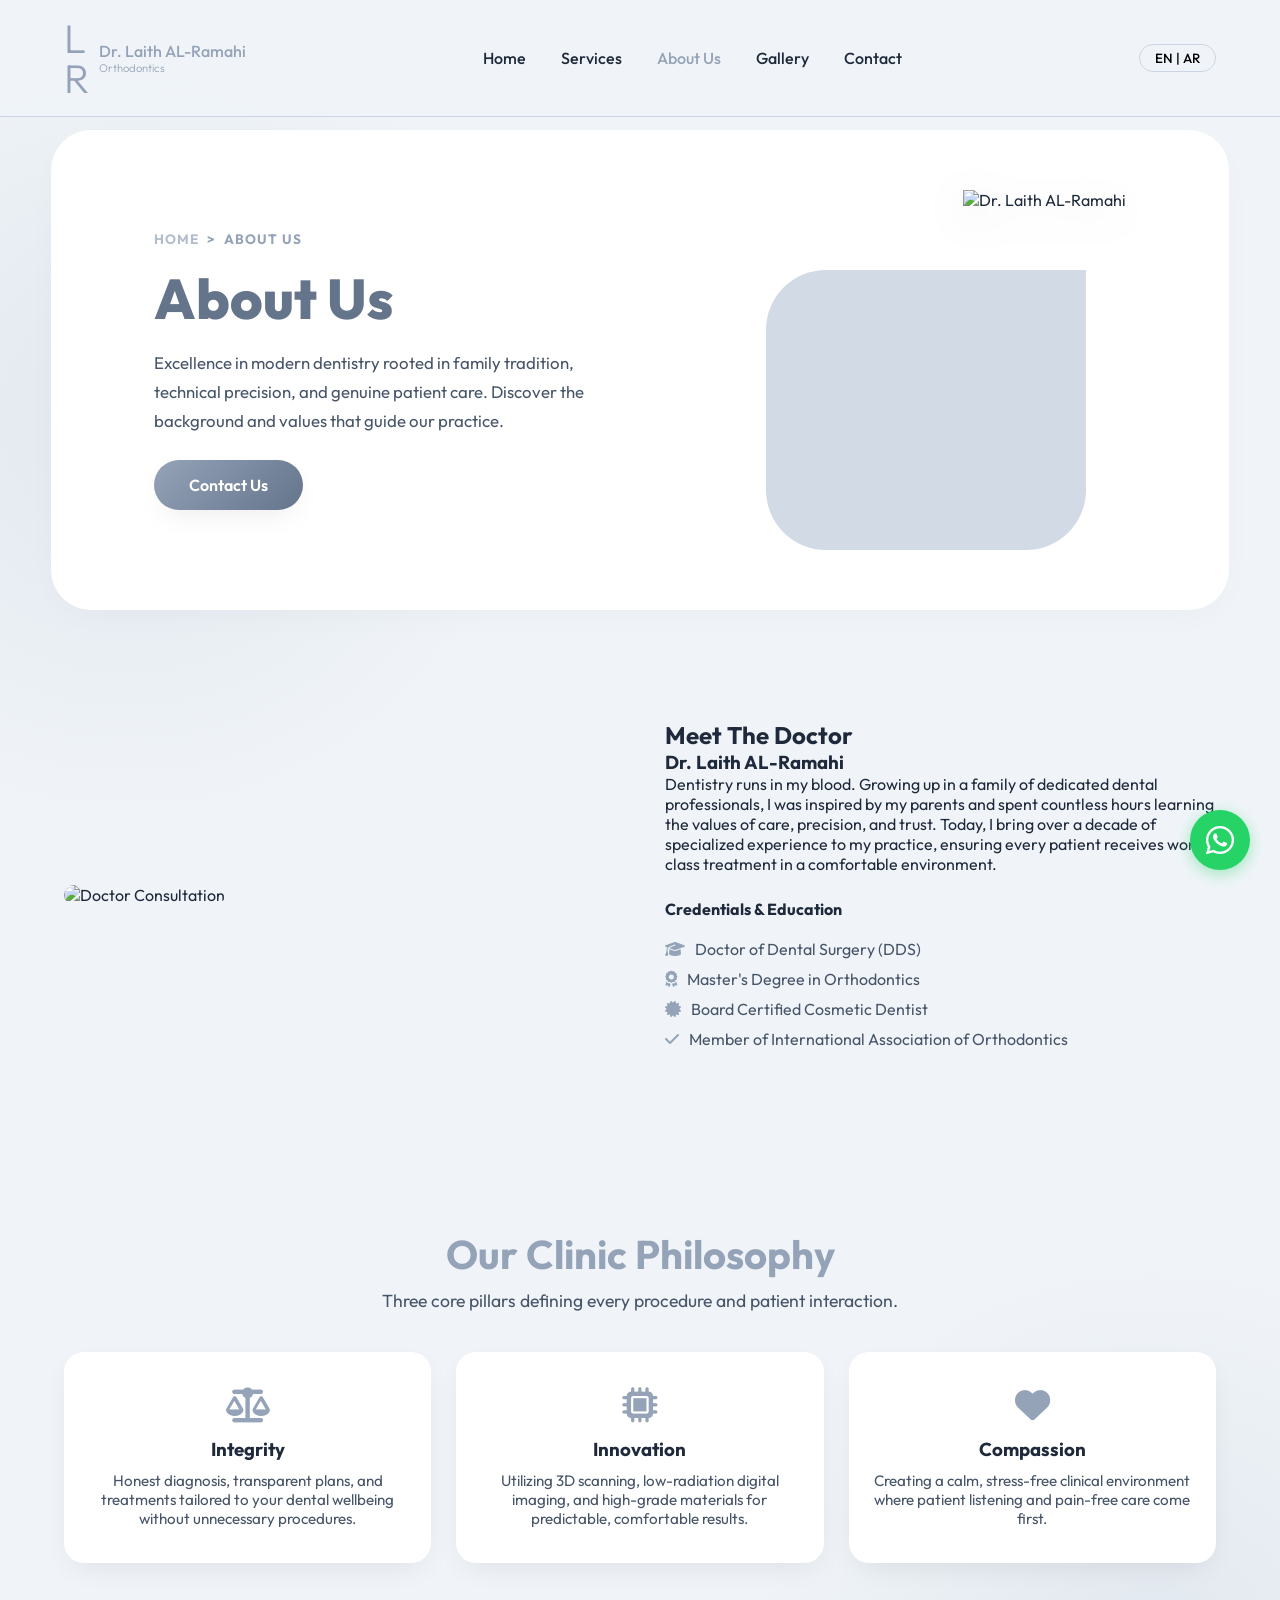
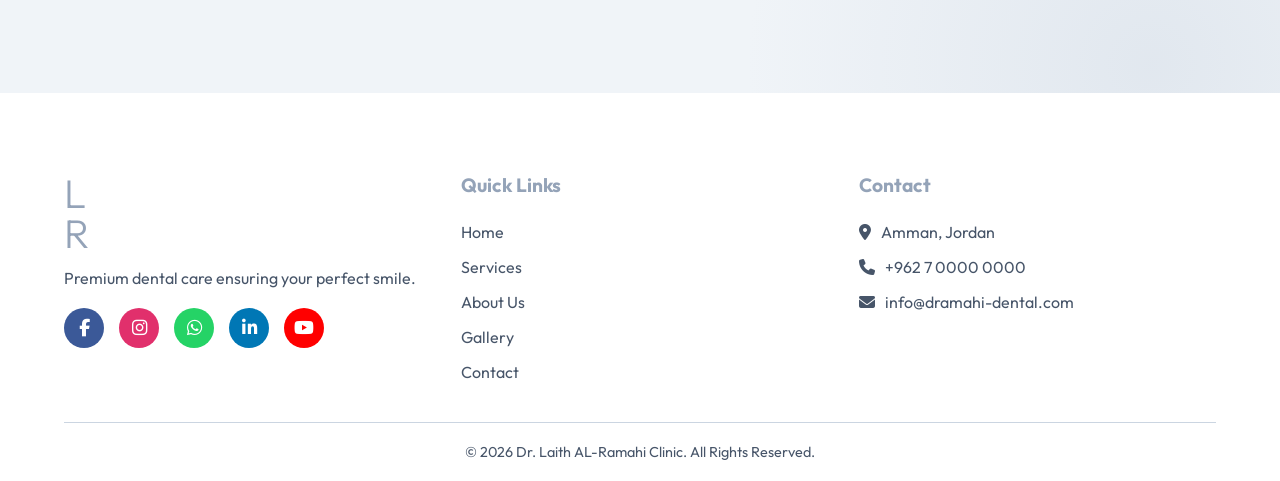
==== about.html @ 225b9e2a "first commit" ====
<!DOCTYPE html>
<html lang="en" dir="ltr" data-theme="light">
<head>
    <meta charset="UTF-8">
    <meta name="viewport" content="width=device-width, initial-scale=1.0">
    <meta name="description" content="Learn more about Dr. Laith AL-Ramahi, background, certifications, and clinical philosophy.">
    <title>About Us | Dr. Laith AL-Ramahi</title>
    <link href="https://fonts.googleapis.com/css2?family=Outfit:wght@300;400;500;600;700;800&family=Tajawal:wght@400;500;700&display=swap" rel="stylesheet">
    <link rel="stylesheet" href="https://cdnjs.cloudflare.com/ajax/libs/font-awesome/6.4.0/css/all.min.css">
    <link rel="stylesheet" href="css/style.css">
</head>
<body>

    <!-- Header & Navbar -->
    <header id="header">
        <nav>
            <a href="index.html" class="logo">
                <div class="logo-icon">L<br>R</div>
                <div class="logo-text">
                    <span data-i18n="drName">Dr. Laith AL-Ramahi</span>
                    <span class="logo-sub" data-i18n="specialty">Orthodontics</span>
                </div>
            </a>
            <ul class="nav-links">
                <li><a href="index.html" data-i18n="navHome">Home</a></li>
                <li><a href="services.html" data-i18n="navServices">Services</a></li>
                <li><a href="about.html" class="active" data-i18n="navAbout">About Us</a></li>
                <li><a href="gallery.html" data-i18n="navGallery">Gallery</a></li>
                <li><a href="contact.html" data-i18n="navContact">Contact</a></li>
            </ul>
            <div class="nav-icons">
                <button id="lang-switcher" class="lang-btn" aria-label="Language switch">EN | AR</button>
                <button class="hamburger" id="hamburger" aria-label="Toggle menu"><span></span><span></span><span></span></button>
            </div>
        </nav>
    </header>

    <!-- Sidebar Overlay & Menu -->
    <div class="sidebar-overlay" id="sidebar-overlay"></div>
    <aside class="sidebar-menu" id="sidebar-menu">
        <a href="index.html" class="sidebar-logo">
            <div class="logo-icon">L<br>R</div>
            <div class="logo-text">
                <span data-i18n="drName">Dr. Laith AL-Ramahi</span>
                <span class="logo-sub" data-i18n="specialty">Orthodontics</span>
            </div>
        </a>
        <ul class="sidebar-links">
            <li><a href="index.html" data-i18n="navHome">Home</a></li>
            <li><a href="services.html" data-i18n="navServices">Services</a></li>
            <li><a href="about.html" data-i18n="navAbout">About Us</a></li>
            <li><a href="gallery.html" data-i18n="navGallery">Gallery</a></li>
            <li><a href="contact.html" data-i18n="navContact">Contact</a></li>
        </ul>
        <div class="sidebar-cta">
            <h3 data-i18n="connectWithUs">Connect With Us</h3>
            <div class="social-group">
                <a href="#" class="s-fb" aria-label="Facebook"><i class="fa-brands fa-facebook-f"></i></a>
                <a href="#" class="s-ig" aria-label="Instagram"><i class="fa-brands fa-instagram"></i></a>
                <a href="#" class="s-wa" aria-label="WhatsApp"><i class="fa-brands fa-whatsapp"></i></a>
                <a href="#" class="s-li" aria-label="LinkedIn"><i class="fa-brands fa-linkedin-in"></i></a>
                <a href="#" class="s-yt" aria-label="YouTube"><i class="fa-brands fa-youtube"></i></a>
            </div>
        </div>
    </aside>

    <main>
        <!-- Page Hero (Matches screenshot 10) -->
        <section class="page-hero reveal">
            <div class="page-hero-content">
                <div class="breadcrumbs">
                    <a href="index.html" data-i18n="navHome">HOME</a> &gt; <span data-i18n="navAbout">ABOUT US</span>
                </div>
                <h1 data-i18n="aboutHeroTitle">About Us</h1>
                <p data-i18n="aboutHeroDesc">Excellence in modern dentistry rooted in family tradition, technical precision, and genuine patient care. Discover the background and values that guide our practice.</p>
                <a href="contact.html" class="btn-main" data-i18n="btnContact">Contact Us</a>
            </div>
            <div class="page-hero-visual">
                <div class="page-hero-shape"></div>
                <img src="https://images.unsplash.com/photo-1622253692010-333f2da6031d?ixlib=rb-4.0.3&auto=format&fit=crop&w=600&q=80" alt="Dr. Laith AL-Ramahi">
            </div>
        </section>

        <!-- Doctor Details Section -->
        <section class="about-doctor reveal">
            <div class="about-grid">
                <div class="about-img-container">
                    <img src="https://images.unsplash.com/photo-1537368910025-700350fe46c7?ixlib=rb-4.0.3&auto=format&fit=crop&w=600&q=80" alt="Doctor Consultation" class="about-img">
                </div>
                <div class="about-text">
                    <h2 data-i18n="secAboutTitle">Meet The Doctor</h2>
                    <h3 data-i18n="drName">Dr. Laith AL-Ramahi</h3>
                    <p data-i18n="aboutBioLong">Dentistry runs in my blood. Growing up in a family of dedicated dental professionals, I was inspired by my parents and spent countless hours learning the values of care, precision, and trust. Today, I bring over a decade of specialized experience to my practice, ensuring every patient receives world-class treatment in a comfortable environment.</p>
                    
                    <h4 style="margin-top: 25px; margin-bottom: 15px;" data-i18n="credentialsTitle">Credentials & Education</h4>
                    <ul class="qualifications">
                        <li><i class="fa-solid fa-graduation-cap"></i> <span data-i18n="edu1">Doctor of Dental Surgery (DDS)</span></li>
                        <li><i class="fa-solid fa-award"></i> <span data-i18n="edu2">Master's Degree in Orthodontics</span></li>
                        <li><i class="fa-solid fa-certificate"></i> <span data-i18n="edu3">Board Certified Cosmetic Dentist</span></li>
                        <li><i class="fa-solid fa-check"></i> <span data-i18n="edu4">Member of International Association of Orthodontics</span></li>
                    </ul>
                </div>
            </div>
        </section>

        <!-- Clinic Philosophy -->
        <section class="clinic-philosophy reveal">
            <div class="section-header">
                <h2 data-i18n="philTitle">Our Clinic Philosophy</h2>
                <p data-i18n="philDesc">Three core pillars defining every procedure and patient interaction.</p>
            </div>
            <div class="why-grid">
                <div class="why-card">
                    <i class="fa-solid fa-scale-balanced"></i>
                    <h3 data-i18n="valIntegrity">Integrity</h3>
                    <p style="color: var(--text-muted); font-size: 0.95rem; margin-top: 10px;" data-i18n="valIntegrityDesc">Honest diagnosis, transparent plans, and treatments tailored to your dental wellbeing without unnecessary procedures.</p>
                </div>
                <div class="why-card">
                    <i class="fa-solid fa-microchip"></i>
                    <h3 data-i18n="valInnovation">Innovation</h3>
                    <p style="color: var(--text-muted); font-size: 0.95rem; margin-top: 10px;" data-i18n="valInnovationDesc">Utilizing 3D scanning, low-radiation digital imaging, and high-grade materials for predictable, comfortable results.</p>
                </div>
                <div class="why-card">
                    <i class="fa-solid fa-heart"></i>
                    <h3 data-i18n="valCompassion">Compassion</h3>
                    <p style="color: var(--text-muted); font-size: 0.95rem; margin-top: 10px;" data-i18n="valCompassionDesc">Creating a calm, stress-free clinical environment where patient listening and pain-free care come first.</p>
                </div>
            </div>
        </section>
    </main>

    <!-- Footer -->
    <footer class="main-footer">
        <div class="footer-content">
            <div class="footer-brand">
                <div class="logo-icon">L<br>R</div>
                <p data-i18n="footerTagline">Premium dental care ensuring your perfect smile.</p>
                <div class="social-group">
                    <a href="#" class="s-fb" aria-label="Facebook"><i class="fa-brands fa-facebook-f"></i></a>
                    <a href="#" class="s-ig" aria-label="Instagram"><i class="fa-brands fa-instagram"></i></a>
                    <a href="#" class="s-wa" aria-label="WhatsApp"><i class="fa-brands fa-whatsapp"></i></a>
                    <a href="#" class="s-li" aria-label="LinkedIn"><i class="fa-brands fa-linkedin-in"></i></a>
                    <a href="#" class="s-yt" aria-label="YouTube"><i class="fa-brands fa-youtube"></i></a>
                </div>
            </div>
            <div class="footer-links">
                <h4 data-i18n="footerQuick">Quick Links</h4>
                <a href="index.html" data-i18n="navHome">Home</a>
                <a href="services.html" data-i18n="navServices">Services</a>
                <a href="about.html" data-i18n="navAbout">About Us</a>
                <a href="gallery.html" data-i18n="navGallery">Gallery</a>
                <a href="contact.html" data-i18n="navContact">Contact</a>
            </div>
            <div class="footer-contact">
                <h4 data-i18n="navContact">Contact</h4>
                <p><i class="fa-solid fa-location-dot"></i> Amman, Jordan</p>
                <p><i class="fa-solid fa-phone"></i> +962 7 0000 0000</p>
                <p><i class="fa-solid fa-envelope"></i> info@dramahi-dental.com</p>
            </div>
        </div>
        <div class="footer-bottom">
            <p>&copy; 2026 Dr. Laith AL-Ramahi Clinic. All Rights Reserved.</p>
        </div>
    </footer>

    <a href="#" class="floating-wa" aria-label="Chat on WhatsApp"><i class="fa-brands fa-whatsapp"></i></a>
    <script src="js/script.js"></script>
</body>
</html>
---- css/style.css ----
:root {
    --bg-page: #f0f4f8; 
    --bg-surface: #ffffff;
    --text-main: #1e293b;
    --text-muted: #475569;
    --primary: #94a3b8;
    --primary-gradient: linear-gradient(135deg, #94a3b8, #64748b);
    --shape-bg-1: #cbd5e1;
    --shape-bg-2: #e2e8f0;
    --nav-glass: rgba(240, 244, 248, 0.95);
    --border-color: #cbd5e1;
    --shadow: 0 10px 30px -10px rgba(0,0,0,0.1);
    --sidebar-bg: #111827; 
    --sidebar-text: #f3f4f6;
    
    /* Social Colors */
    --c-fb: #3b5998;
    --c-ig: #e1306c;
    --c-wa: #25d366;
    --c-li: #0077b5;
    --c-yt: #ff0000;
}

* { margin: 0; padding: 0; box-sizing: border-box; }

body {
    background-color: var(--bg-page);
    color: var(--text-main);
    font-family: 'Outfit', sans-serif;
    overflow-x: hidden;
    padding-top: 90px; /* Clears fixed navbar across subpages */
    background-image: radial-gradient(circle at 10% 20%, rgba(203, 213, 225, 0.4) 0%, transparent 20%),
                      radial-gradient(circle at 90% 80%, rgba(203, 213, 225, 0.4) 0%, transparent 20%);
}

body.home-page {
    padding-top: 0; /* Home hero handles its own top padding */
}

/* RTL Support */
html[dir="rtl"] body { font-family: 'Tajawal', sans-serif; }
html[dir="rtl"] .hero { flex-direction: row; }
html[dir="rtl"] .hero-content { text-align: right; padding-right: 0; padding-left: 40px; }
html[dir="rtl"] .page-hero { flex-direction: row-reverse; }
html[dir="rtl"] .page-hero-content { text-align: right; }
html[dir="rtl"] .page-hero-visual { justify-content: flex-start; }
html[dir="rtl"] .page-hero-shape { right: auto; left: 40px; border-radius: 0 60px 60px 60px; }
html[dir="rtl"] .input-group label { left: auto; right: 15px; }
html[dir="rtl"] .floating-wa { right: auto; left: 30px; }
html[dir="rtl"] .hamburger span { right: auto; left: 0; }
html[dir="rtl"] .sidebar-menu { right: auto; left: -100%; transition: left 0.4s ease; box-shadow: 10px 0 30px rgba(0,0,0,0.5); }
html[dir="rtl"] .sidebar-menu.active { left: 0; }

/* Base Components & Typography */
h1, h2, h3, h4 { color: var(--text-main); }
.section-header { text-align: center; margin-bottom: 40px; }
.section-header h2 { font-size: 2.5rem; margin-bottom: 10px; color: var(--primary); }
.section-header p { color: var(--text-muted); font-size: 1.1rem; }

.btn-main, .btn-secondary {
    display: inline-block; padding: 15px 35px; font-weight: 600;
    border-radius: 30px; text-decoration: none; transition: transform 0.3s, box-shadow 0.3s, background-color 0.3s;
}
.btn-main { background: var(--primary-gradient); color: white; box-shadow: var(--shadow); border: none; }
.btn-main:hover { transform: translateY(-3px); box-shadow: 0 15px 30px -10px rgba(100,116,139,0.4); }
.btn-secondary { background: transparent; border: 2px solid var(--primary); color: var(--text-main); }
.btn-secondary:hover { background: var(--primary); color: white; }

.mt-2 { margin-top: 20px; }
.center-flex { display: flex; justify-content: center; gap: 15px; }
.center-btn { text-align: center; margin-top: 30px; }

/* Header & Nav */
header {
    position: fixed;
    top: 0;
    left: 0;
    width: 100%;
    padding: 18px 5%;
    z-index: 1000;
    background: var(--nav-glass);
    backdrop-filter: blur(12px);
    -webkit-backdrop-filter: blur(12px);
    border-bottom: 1px solid var(--border-color);
    transition: all 0.3s ease;
}

header.scrolled {
    padding: 14px 5%;
    box-shadow: 0 4px 20px rgba(0,0,0,0.06);
}

nav { display: flex; justify-content: space-between; align-items: center; max-width: 1400px; margin: 0 auto; }
.logo { display: flex; align-items: center; gap: 10px; text-decoration: none; }
.logo-icon { font-size: 2.5rem; color: var(--primary); font-weight: 300; line-height: 1; }
.logo-text { display: flex; flex-direction: column; font-size: 1rem; font-weight: 500; color: var(--primary); }
.logo-sub { font-size: 0.7rem; font-weight: 300; }
.nav-links { display: flex; gap: 35px; list-style: none; }
.nav-links a { text-decoration: none; color: var(--text-main); font-weight: 500; font-size: 1rem; transition: color 0.3s; }
.nav-links a:hover, .nav-links a.active { color: var(--primary); }
.nav-icons { display: flex; gap: 15px; align-items: center; }
.lang-btn { background: none; border: 1px solid var(--border-color); padding: 5px 15px; border-radius: 20px; cursor: pointer; font-family: inherit; font-weight: 500; transition: background 0.3s; }
.lang-btn:hover { background: var(--shape-bg-2); }

/* Hamburger */
.hamburger { display: none; background: none; border: none; cursor: pointer; width: 30px; height: 20px; position: relative; z-index: 1002; }
.hamburger span { display: block; position: absolute; height: 2px; width: 100%; background: var(--text-main); border-radius: 2px; transition: all 0.3s ease; }
.hamburger span:nth-child(1) { top: 0; width: 60%; right: 0; }
.hamburger span:nth-child(2) { top: 9px; width: 100%; right: 0; }
.hamburger span:nth-child(3) { top: 18px; width: 80%; right: 0; }

.hamburger.active span:nth-child(1) { top: 9px; width: 100%; transform: rotate(45deg); background: var(--sidebar-text); }
.hamburger.active span:nth-child(2) { opacity: 0; }
.hamburger.active span:nth-child(3) { top: 9px; width: 100%; transform: rotate(-45deg); background: var(--sidebar-text); }

/* Sidebar */
.sidebar-menu { position: fixed; top: 0; right: -100%; width: 85%; max-width: 400px; height: 100vh; background-color: var(--sidebar-bg); z-index: 1001; padding: 80px 40px 40px; display: flex; flex-direction: column; transition: right 0.4s ease; box-shadow: -10px 0 30px rgba(0,0,0,0.5); overflow-y: auto; }
.sidebar-menu.active { right: 0; }
.sidebar-overlay { position: fixed; top: 0; left: 0; width: 100%; height: 100%; background: rgba(0,0,0,0.5); z-index: 1000; opacity: 0; pointer-events: none; transition: opacity 0.3s ease; }
.sidebar-overlay.active { opacity: 1; pointer-events: all; }
.sidebar-links { list-style: none; display: flex; flex-direction: column; gap: 25px; margin-bottom: 50px; margin-top: 40px; }
.sidebar-links a { text-decoration: none; color: var(--sidebar-text); font-size: 1.5rem; font-weight: 600; }
.sidebar-cta h3 { color: var(--sidebar-text); margin-bottom: 15px; font-size: 1.1rem; }

/* Social Icons */
.social-group { display: flex; gap: 15px; }
.social-group a { width: 40px; height: 40px; border-radius: 50%; display: flex; justify-content: center; align-items: center; color: white; text-decoration: none; font-size: 1.1rem; transition: transform 0.3s, box-shadow 0.3s; }
.social-group a:hover { transform: scale(1.1) translateY(-3px); box-shadow: 0 5px 15px rgba(0,0,0,0.2); }
.s-fb { background-color: var(--c-fb); } .s-ig { background-color: var(--c-ig); } .s-wa { background-color: var(--c-wa); } .s-li { background-color: var(--c-li); } .s-yt { background-color: var(--c-yt); }

/* Floating WhatsApp */
.floating-wa { position: fixed; bottom: 30px; right: 30px; width: 60px; height: 60px; background-color: var(--c-wa); color: white; border-radius: 50%; display: flex; justify-content: center; align-items: center; font-size: 2rem; z-index: 999; box-shadow: 0 4px 15px rgba(37,211,102,0.4); transition: transform 0.3s; text-decoration: none; }
.floating-wa:hover { transform: scale(1.1); }

/* Sections Global */
section { padding: 80px 5%; max-width: 1400px; margin: 0 auto; }
.reveal { opacity: 0; transform: translateY(30px); transition: all 0.8s ease-out; }
.reveal.active { opacity: 1; transform: translateY(0); }

/* Hero (Index) */
.hero { min-height: 100vh; display: flex; flex-direction: column-reverse; align-items: center; padding-top: 150px; }
.hero-visual { width: 100%; position: relative; display: flex; justify-content: center; margin-bottom: 40px; }
.abstract-shape { position: absolute; background: var(--shape-bg-1); z-index: 1; }
.shape-left { width: 60%; height: 70%; left: -10%; top: 10%; border-radius: 0 50px 50px 0; border-bottom-left-radius: 150px; opacity: 0.8; }
.shape-right { width: 50%; height: 60%; right: 0; bottom: -10%; border-radius: 50px 0 0 50px; border-top-right-radius: 100px; }
.doctor-image { position: relative; z-index: 2; width: 80%; max-width: 450px; border-radius: 20px; object-fit: cover; box-shadow: var(--shadow); }
.hero-content { width: 100%; text-align: center; z-index: 10; }
.hero-content h1 { font-size: 3.5rem; font-weight: 800; color: var(--primary); margin-bottom: 20px; line-height: 1.1; }
.hero-content p { font-size: 1.1rem; color: var(--text-muted); margin-bottom: 30px; line-height: 1.6; }
.hero-buttons { display: flex; gap: 15px; justify-content: center; flex-wrap: wrap; }

/* Page Hero Card (Inner Pages - screenshot 10) */
.page-hero {
    margin: 40px auto 30px;
    max-width: 1400px;
    width: 92%;
    background: var(--bg-surface);
    border-radius: 40px;
    padding: 60px 8%;
    display: flex;
    align-items: center;
    justify-content: space-between;
    position: relative;
    overflow: hidden;
    box-shadow: 0 10px 40px -15px rgba(0,0,0,0.05);
    min-height: 380px;
}
.page-hero-content { flex: 1; max-width: 580px; z-index: 2; }
.breadcrumbs { font-size: 0.85rem; font-weight: 700; color: var(--primary); text-transform: uppercase; letter-spacing: 1px; margin-bottom: 20px; display: flex; align-items: center; gap: 8px; }
.breadcrumbs a { color: var(--primary); text-decoration: none; opacity: 0.7; }
.breadcrumbs a:hover { opacity: 1; }
.page-hero-content h1 { font-size: 3.5rem; font-weight: 800; color: #64748b; margin-bottom: 20px; line-height: 1.1; }
.page-hero-content p { font-size: 1.05rem; color: var(--text-muted); line-height: 1.7; margin-bottom: 25px; }
.page-hero-visual { flex: 1; display: flex; justify-content: flex-end; align-items: flex-end; position: relative; height: 100%; min-height: 320px; }
.page-hero-shape { position: absolute; width: 320px; height: 280px; background: #cbd5e1; border-radius: 60px 0 60px 60px; right: 40px; bottom: 0; z-index: 1; opacity: 0.85; }
.page-hero-visual img { position: relative; z-index: 2; height: 360px; object-fit: contain; filter: drop-shadow(0 10px 20px rgba(0,0,0,0.1)); }

/* Statistics */
.statistics { display: grid; grid-template-columns: repeat(auto-fit, minmax(200px, 1fr)); gap: 30px; text-align: center; padding: 60px 5%; background: var(--bg-surface); border-radius: 20px; margin-top: -40px; position: relative; z-index: 10; box-shadow: var(--shadow); }
.stat-num { font-size: 3rem; color: var(--primary); font-weight: 700; }
.stat-item p { color: var(--text-muted); font-weight: 500; }

/* Services Grid & Cards */
.services-grid { display: grid; grid-template-columns: repeat(auto-fit, minmax(260px, 1fr)); gap: 30px; }
.service-card { background: var(--bg-surface); padding: 40px 30px; border-radius: 20px; text-align: center; box-shadow: var(--shadow); transition: transform 0.3s; }
.service-card:hover { transform: translateY(-8px); }
.service-icon { font-size: 2.5rem; color: var(--primary); margin-bottom: 20px; }
.service-card h3 { margin-bottom: 15px; font-size: 1.3rem; }
.service-card p { color: var(--text-muted); line-height: 1.6; }

/* About Doctor */
.about-grid { display: grid; grid-template-columns: 1fr; gap: 50px; align-items: center; }
.about-img { width: 100%; border-radius: 20px; box-shadow: var(--shadow); object-fit: cover; aspect-ratio: 4/5; }
.qualifications { list-style: none; margin: 20px 0; }
.qualifications li { margin-bottom: 10px; color: var(--text-muted); display: flex; align-items: center; gap: 10px; }
.qualifications i { color: var(--primary); }

/* Before & After */
.ba-container { max-width: 800px; margin: 0 auto; }
.ba-slider { position: relative; width: 100%; aspect-ratio: 16/9; overflow: hidden; border-radius: 20px; box-shadow: var(--shadow); }
.ba-image { position: absolute; top: 0; left: 0; width: 100%; height: 100%; overflow: hidden; }
.ba-image img { width: 100%; height: 100%; object-fit: cover; display: block; }
.ba-before { width: 50%; z-index: 2; border-right: 2px solid white; }
.ba-slider-handle { position: absolute; top: 0; left: 50%; width: 4px; height: 100%; background: white; z-index: 3; cursor: ew-resize; transform: translateX(-50%); display: flex; align-items: center; justify-content: center; }
.ba-slider-arrows { width: 40px; height: 40px; background: white; border-radius: 50%; display: flex; justify-content: space-between; align-items: center; padding: 0 8px; color: var(--primary); box-shadow: 0 2px 10px rgba(0,0,0,0.2); }
.ba-label { position: absolute; bottom: 20px; padding: 5px 15px; background: rgba(255,255,255,0.85); border-radius: 20px; font-weight: 600; font-size: 0.9rem; z-index: 4; }
.label-before { left: 20px; } .label-after { right: 20px; }

/* Why Choose Us */
.why-grid { display: grid; grid-template-columns: repeat(auto-fit, minmax(220px, 1fr)); gap: 25px; }
.why-card { background: var(--bg-surface); padding: 35px 25px; border-radius: 20px; text-align: center; box-shadow: var(--shadow); }
.why-card i { font-size: 2.2rem; color: var(--primary); margin-bottom: 15px; }

/* Reviews */
.review-carousel { display: flex; align-items: center; justify-content: center; gap: 20px; position: relative; }
.review-track-container { width: 100%; max-width: 650px; overflow: hidden; text-align: center; }
.review-track { display: flex; transition: transform 0.5s ease; }
.review-slide { min-width: 100%; padding: 20px; }
.stars { color: #fbbf24; margin-bottom: 15px; }
.review-text { font-size: 1.2rem; font-style: italic; color: var(--text-muted); margin-bottom: 20px; line-height: 1.6; }
.review-btn { background: var(--bg-surface); border: none; width: 44px; height: 44px; border-radius: 50%; cursor: pointer; box-shadow: var(--shadow); color: var(--primary); font-size: 1.2rem; transition: background 0.3s; }
.review-btn:hover { background: var(--shape-bg-2); }

/* Gallery Filters & Grid */
.gallery-filters { display: flex; justify-content: center; gap: 12px; margin-bottom: 40px; flex-wrap: wrap; }
.filter-btn { background: transparent; border: 2px solid var(--primary); color: var(--text-main); padding: 8px 25px; border-radius: 20px; cursor: pointer; font-family: inherit; font-weight: 500; transition: all 0.3s; }
.filter-btn.active, .filter-btn:hover { background: var(--primary); color: white; }
.filter-item { transition: opacity 0.4s ease, transform 0.4s ease; }
.filter-item.hide { display: none; }
.gallery-grid { display: grid; grid-template-columns: repeat(auto-fit, minmax(280px, 1fr)); gap: 24px; }
.gallery-grid img { width: 100%; height: 260px; object-fit: cover; border-radius: 15px; cursor: zoom-in; transition: transform 0.3s, box-shadow 0.3s; }
.gallery-grid img:hover { transform: translateY(-4px); box-shadow: var(--shadow); }

/* Lightbox */
.lightbox { display: none; position: fixed; z-index: 2000; left: 0; top: 0; width: 100%; height: 100%; background-color: rgba(0,0,0,0.9); justify-content: center; align-items: center; }
.lightbox-content { max-width: 90%; max-height: 90%; border-radius: 10px; }
.lightbox-close { position: absolute; top: 30px; right: 40px; color: white; font-size: 40px; font-weight: bold; cursor: pointer; }

/* Contact Section */
.contact-grid { display: grid; grid-template-columns: 1fr 1fr; gap: 40px; align-items: start; margin-bottom: 40px; }
.contact-info { display: flex; flex-direction: column; gap: 20px; }
.info-card { background: var(--bg-surface); padding: 30px; border-radius: 15px; box-shadow: var(--shadow); display: flex; flex-direction: column; align-items: center; text-align: center; }
.info-card i { font-size: 2rem; color: var(--primary); margin-bottom: 15px; }
.info-card h4 { margin-bottom: 10px; font-size: 1.2rem; }
.info-card p { color: var(--text-muted); line-height: 1.6; }

.contact-form-container { background: var(--bg-surface); padding: 40px; border-radius: 20px; box-shadow: var(--shadow); }
.input-group { position: relative; margin-bottom: 25px; }
.input-group input, .input-group textarea { width: 100%; padding: 15px; border: 1px solid var(--border-color); border-radius: 10px; background: transparent; font-family: inherit; font-size: 1rem; color: var(--text-main); outline: none; transition: border-color 0.3s; }
.input-group label { position: absolute; left: 15px; top: 15px; color: var(--text-muted); transition: all 0.3s; pointer-events: none; background: var(--bg-surface); padding: 0 5px; }
.input-group input:focus, .input-group textarea:focus { border-color: var(--primary); }
.input-group input:focus ~ label, .input-group input:not(:placeholder-shown) ~ label,
.input-group textarea:focus ~ label, .input-group textarea:not(:placeholder-shown) ~ label { top: -10px; font-size: 0.85rem; color: var(--primary); }
.form-success { margin-top: 20px; padding: 15px; background: #dcfce7; color: #166534; border-radius: 10px; text-align: center; font-weight: 500; }

.map-placeholder { width: 100%; height: 350px; background: var(--shape-bg-2); border-radius: 20px; display: flex; flex-direction: column; justify-content: center; align-items: center; color: var(--text-muted); font-size: 1.2rem; gap: 15px; }
.map-placeholder i { font-size: 3rem; color: var(--primary); }

/* Footer */
.main-footer { background: var(--bg-surface); padding: 80px 5% 20px; margin-top: 50px; }
.footer-content { max-width: 1400px; margin: 0 auto; display: grid; grid-template-columns: repeat(auto-fit, minmax(250px, 1fr)); gap: 40px; margin-bottom: 40px; }
.footer-brand p { color: var(--text-muted); margin: 15px 0 20px; }
.footer-links, .footer-contact { display: flex; flex-direction: column; gap: 15px; }
.footer-links h4, .footer-contact h4 { font-size: 1.2rem; color: var(--primary); margin-bottom: 10px; }
.footer-links a { color: var(--text-muted); text-decoration: none; transition: color 0.3s; }
.footer-links a:hover { color: var(--primary); }
.footer-contact p { color: var(--text-muted); display: flex; align-items: center; gap: 10px; }
.footer-bottom { text-align: center; padding-top: 20px; border-top: 1px solid var(--border-color); color: var(--text-muted); font-size: 0.9rem; }

/* Responsive Media Queries */
@media (min-width: 993px) {
    .hamburger { display: none; }
    .hero { flex-direction: row-reverse; padding-top: 150px; text-align: left; }
    .hero-content { text-align: left; padding-right: 40px; }
    .hero-content h1 { font-size: 5rem; }
    .hero-buttons { justify-content: flex-start; }
    .shape-left { width: 400px; height: 500px; left: 0; }
    .shape-right { width: 350px; height: 400px; right: 5%; }
    .sidebar-menu, .sidebar-overlay { display: none !important; }
    .about-grid { grid-template-columns: 1fr 1fr; }
}

@media (max-width: 992px) {
    .nav-links, .lang-btn { display: none; }
    .hamburger { display: block; }
    .page-hero { flex-direction: column; text-align: center; padding: 50px 30px; margin-top: 30px; }
    .page-hero-content { max-width: 100%; margin-bottom: 30px; }
    .breadcrumbs { justify-content: center; }
    .page-hero-content h1 { font-size: 2.8rem; }
    .page-hero-visual { justify-content: center; width: 100%; }
    .page-hero-shape { right: 50%; transform: translateX(50%); }
}

@media (max-width: 768px) {
    .contact-grid { grid-template-columns: 1fr; }
    .page-hero-content h1 { font-size: 2.2rem; }
}

@media (max-width: 480px) {
    .hero-content h1 { font-size: 2.5rem; }
    .stat-num { font-size: 2.2rem; }
    .section-header h2 { font-size: 2rem; }
}
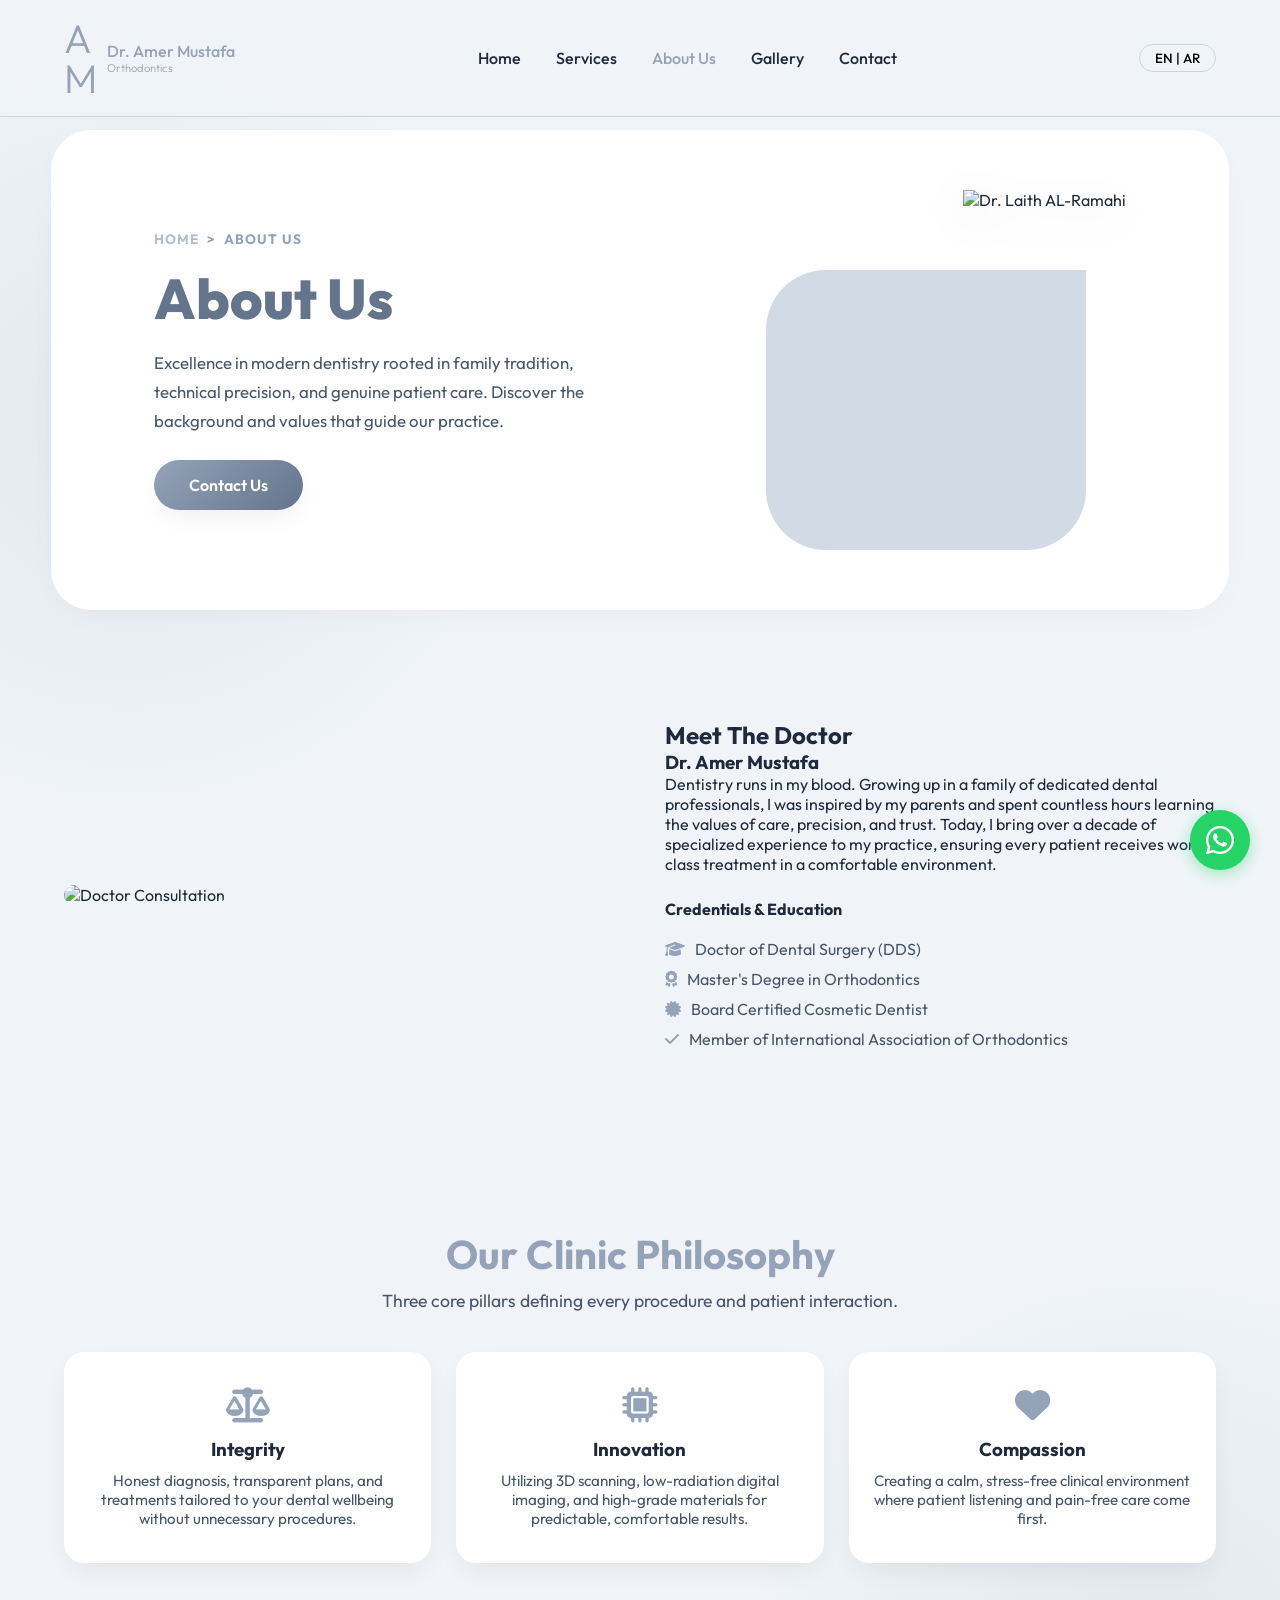
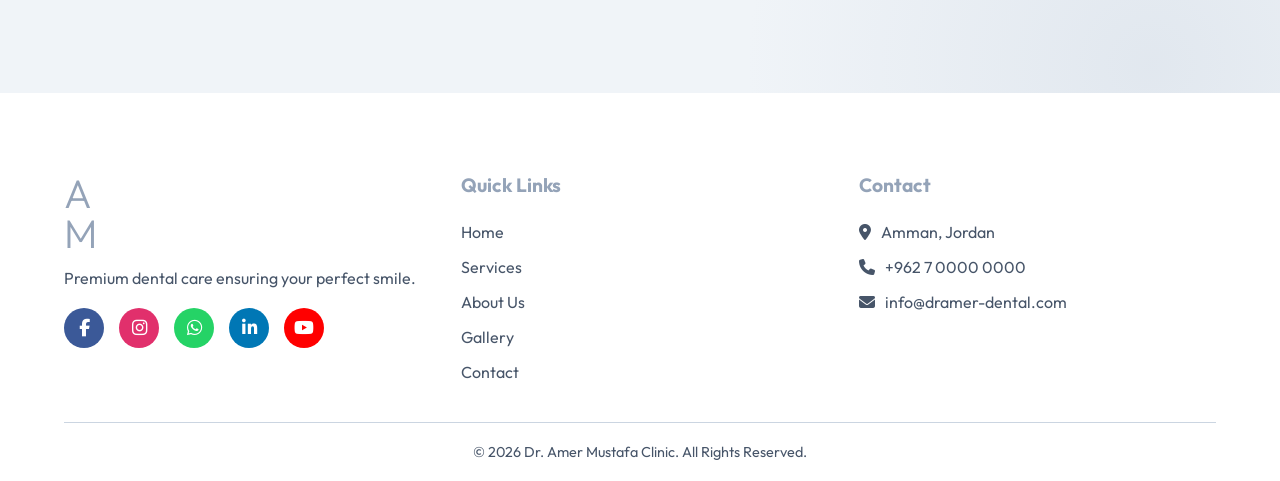
==== commit f863ff84: "name update" ====
--- a/about.html
+++ b/about.html
@@ -3,8 +3,8 @@
 <head>
     <meta charset="UTF-8">
     <meta name="viewport" content="width=device-width, initial-scale=1.0">
-    <meta name="description" content="Learn more about Dr. Laith AL-Ramahi, background, certifications, and clinical philosophy.">
-    <title>About Us | Dr. Laith AL-Ramahi</title>
+    <meta name="description" content="Learn more about Dr. Amer Mustafa, background, certifications, and clinical philosophy.">
+    <title>About Us | Dr. Amer Mustafa</title>
     <link href="https://fonts.googleapis.com/css2?family=Outfit:wght@300;400;500;600;700;800&family=Tajawal:wght@400;500;700&display=swap" rel="stylesheet">
     <link rel="stylesheet" href="https://cdnjs.cloudflare.com/ajax/libs/font-awesome/6.4.0/css/all.min.css">
     <link rel="stylesheet" href="css/style.css">
@@ -15,9 +15,9 @@
     <header id="header">
         <nav>
             <a href="index.html" class="logo">
-                <div class="logo-icon">L<br>R</div>
+                <div class="logo-icon">A<br>M</div>
                 <div class="logo-text">
-                    <span data-i18n="drName">Dr. Laith AL-Ramahi</span>
+                    <span data-i18n="drName">Dr. Amer Mustafa</span>
                     <span class="logo-sub" data-i18n="specialty">Orthodontics</span>
                 </div>
             </a>
@@ -41,7 +41,7 @@
         <a href="index.html" class="sidebar-logo">
             <div class="logo-icon">L<br>R</div>
             <div class="logo-text">
-                <span data-i18n="drName">Dr. Laith AL-Ramahi</span>
+                <span data-i18n="drName">Dr. Amer Mustafa</span>
                 <span class="logo-sub" data-i18n="specialty">Orthodontics</span>
             </div>
         </a>
@@ -89,7 +89,7 @@
                 </div>
                 <div class="about-text">
                     <h2 data-i18n="secAboutTitle">Meet The Doctor</h2>
-                    <h3 data-i18n="drName">Dr. Laith AL-Ramahi</h3>
+                    <h3 data-i18n="drName">Dr. Amer Mustafa</h3>
                     <p data-i18n="aboutBioLong">Dentistry runs in my blood. Growing up in a family of dedicated dental professionals, I was inspired by my parents and spent countless hours learning the values of care, precision, and trust. Today, I bring over a decade of specialized experience to my practice, ensuring every patient receives world-class treatment in a comfortable environment.</p>
                     
                     <h4 style="margin-top: 25px; margin-bottom: 15px;" data-i18n="credentialsTitle">Credentials & Education</h4>
@@ -133,7 +133,7 @@
     <footer class="main-footer">
         <div class="footer-content">
             <div class="footer-brand">
-                <div class="logo-icon">L<br>R</div>
+                <div class="logo-icon">A<br>M</div>
                 <p data-i18n="footerTagline">Premium dental care ensuring your perfect smile.</p>
                 <div class="social-group">
                     <a href="#" class="s-fb" aria-label="Facebook"><i class="fa-brands fa-facebook-f"></i></a>
@@ -155,11 +155,11 @@
                 <h4 data-i18n="navContact">Contact</h4>
                 <p><i class="fa-solid fa-location-dot"></i> Amman, Jordan</p>
                 <p><i class="fa-solid fa-phone"></i> +962 7 0000 0000</p>
-                <p><i class="fa-solid fa-envelope"></i> info@dramahi-dental.com</p>
+                <p><i class="fa-solid fa-envelope"></i> info@dramer-dental.com</p>
             </div>
         </div>
         <div class="footer-bottom">
-            <p>&copy; 2026 Dr. Laith AL-Ramahi Clinic. All Rights Reserved.</p>
+            <p>&copy; 2026 Dr. Amer Mustafa Clinic. All Rights Reserved.</p>
         </div>
     </footer>
 
